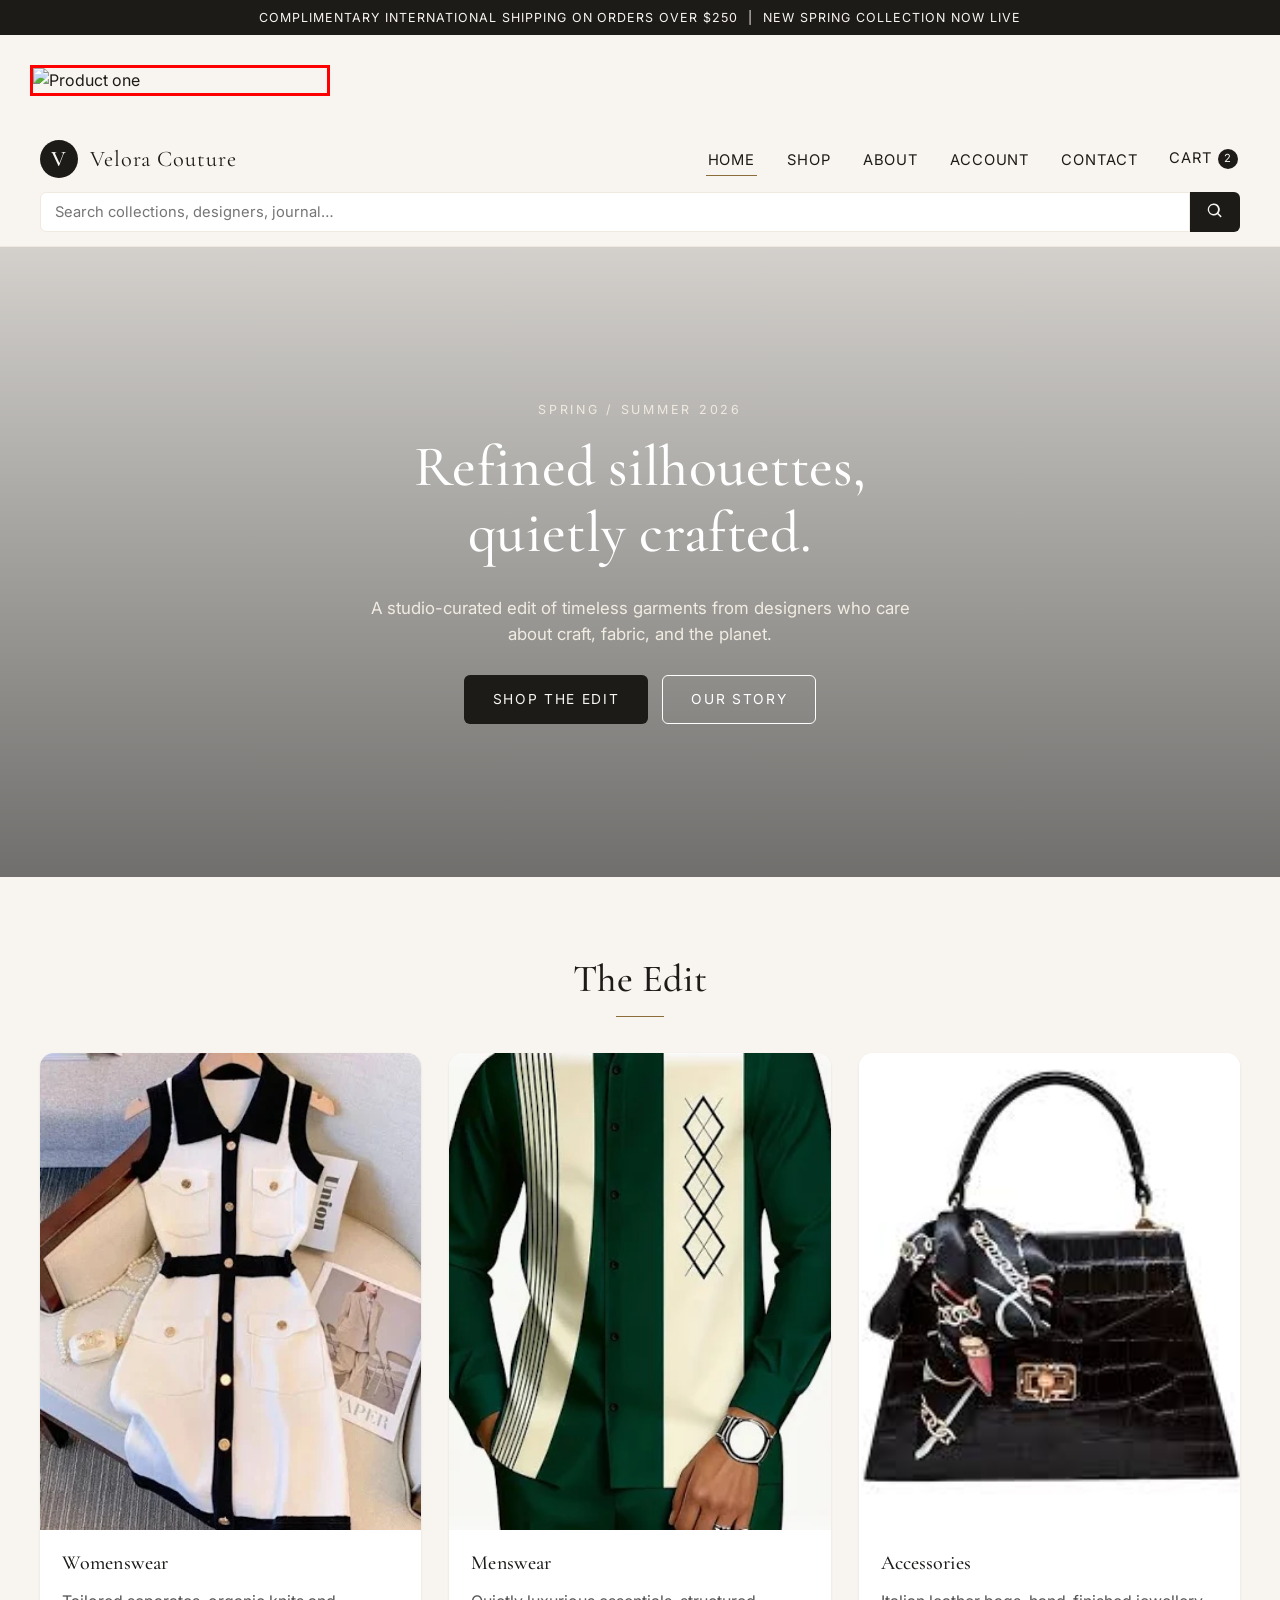
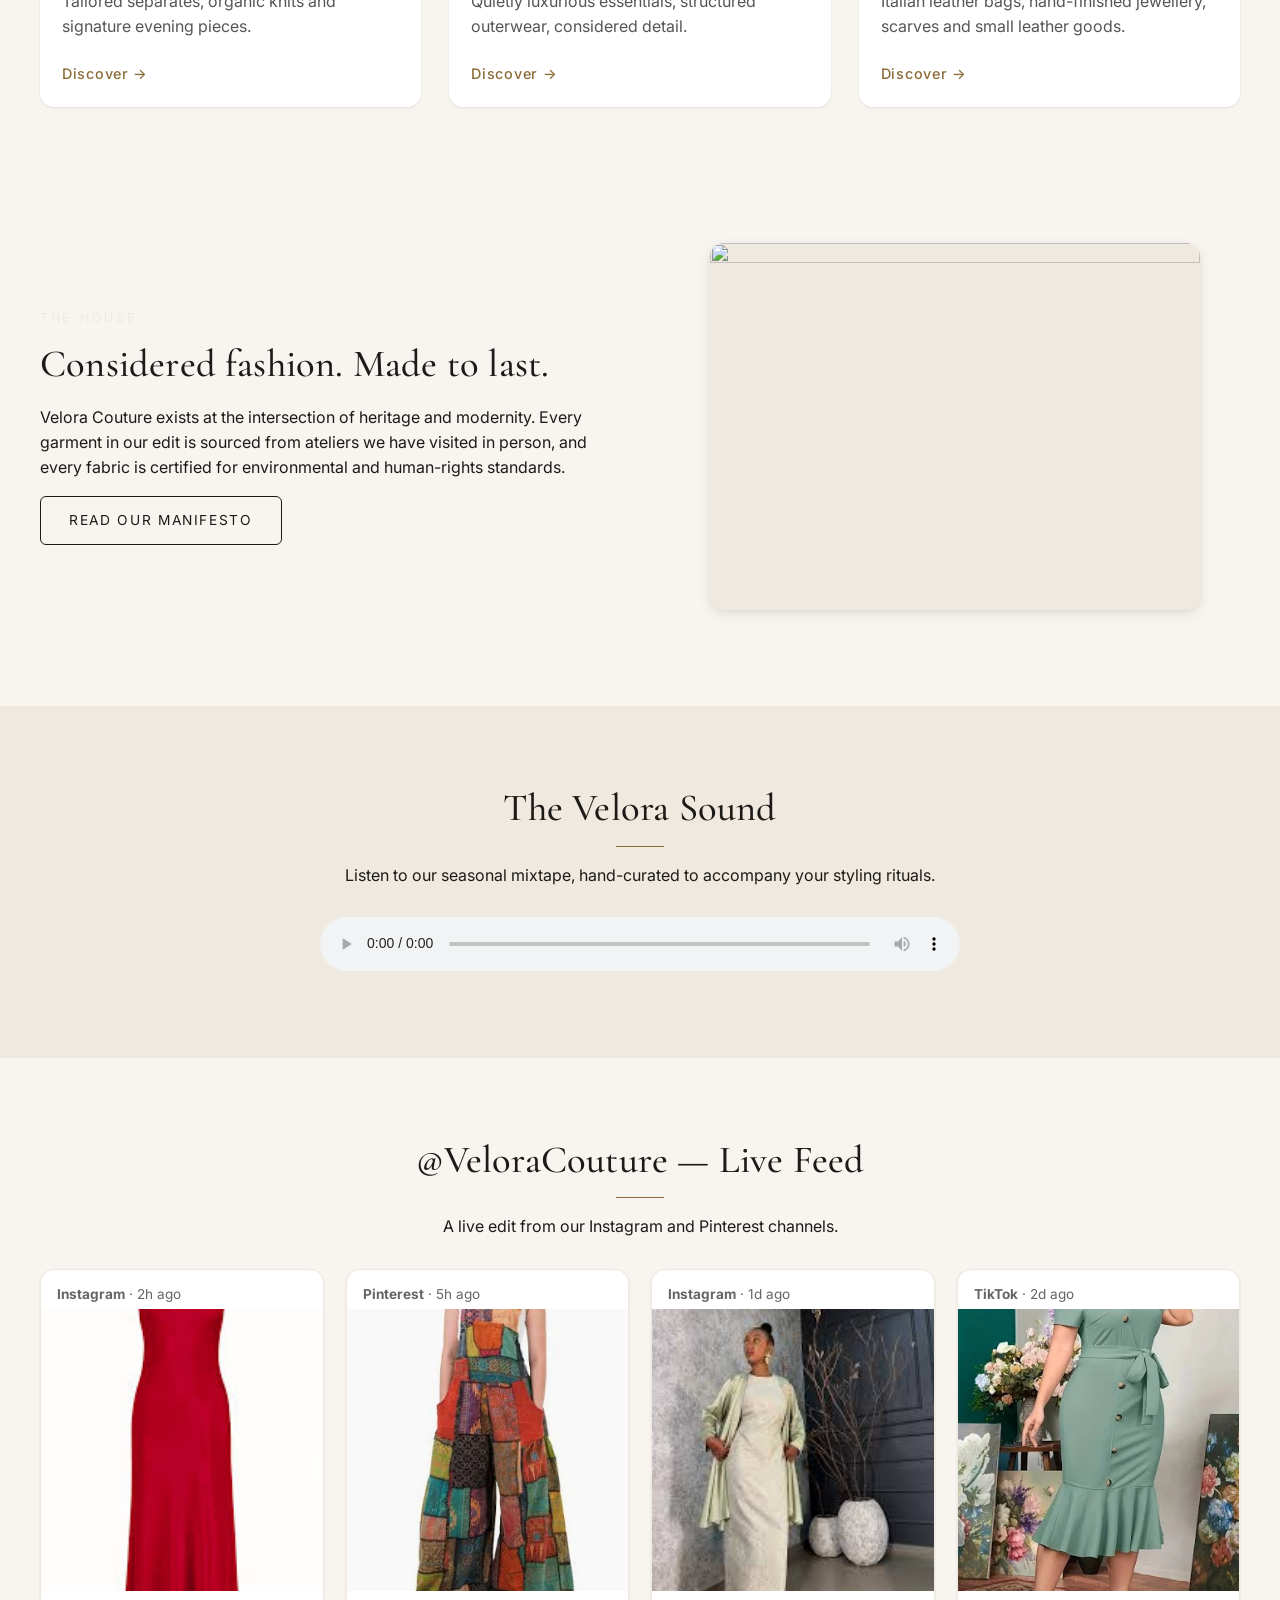
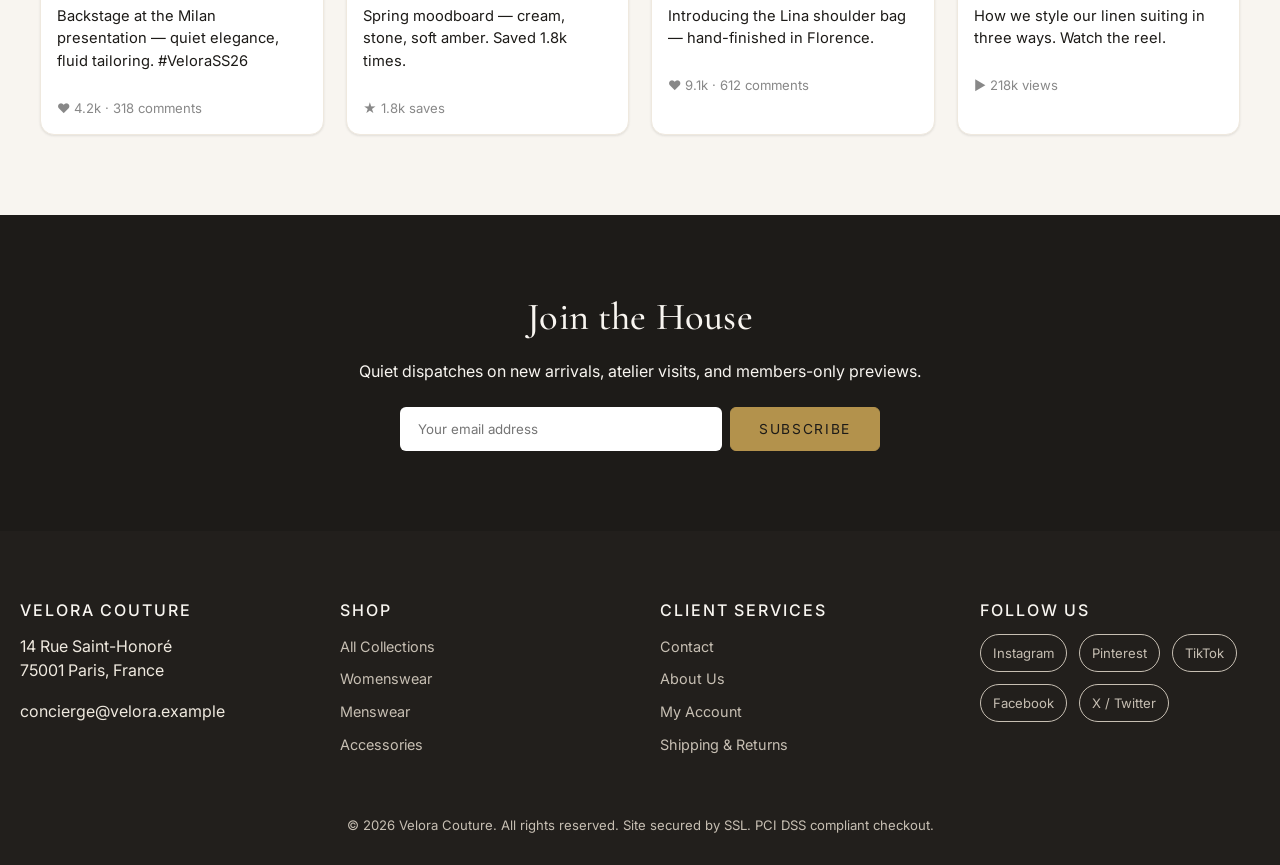
==== index.html @ 5336826a "This Vida commit" ====
<!DOCTYPE html>
<html lang="en">
<head>
    <meta charset="UTF-8">
    <meta name="viewport" content="width=device-width, initial-scale=1.0">
    <meta name="description" content="Velora Couture - Curated luxury fashion. Hand-picked apparel, sustainable design, worldwide delivery.">
    <meta name="keywords" content="luxury fashion, designer clothing, sustainable apparel, online boutique">
    <meta name="author" content="Velora Couture">
    <title>Velora Couture | Curated Luxury Fashion</title>
    <link rel="stylesheet" href="css/style.css">
    <link rel="icon" type="image/svg+xml" href="images/favicon.svg">
    <link rel="preconnect" href="https://fonts.googleapis.com">
    <link href="https://fonts.googleapis.com/css2?family=Cormorant+Garamond:wght@400;500;600;700&family=Inter:wght@300;400;500;600&display=swap" rel="stylesheet">
</head>
<body>
    <!-- Skip link for accessibility -->
    <a href="#main-content" class="skip-link">Skip to main content</a>

    <!-- Announcement bar -->
    <div class="announcement-bar" role="region" aria-label="Promotional announcement">
        <p>Complimentary international shipping on orders over $250 &nbsp;|&nbsp; New Spring Collection Now Live</p>
    </div>
    <img src="./images/images.avif" alt="Product one" style="display:block; width:300px; height:auto; margin:30px; border:3px solid red;">
    <!-- Header -->
    <header class="site-header" role="banner">
        <div class="header-inner">
            <a href="index.html" class="brand" aria-label="Velora Couture home">
                <span class="brand-mark">V</span>
                <span class="brand-name">Velora Couture</span>
            </a>

            <button class="nav-toggle" id="navToggle" aria-expanded="false" aria-controls="primaryNav" aria-label="Open navigation menu">
                <span></span><span></span><span></span>
            </button>

            <nav class="primary-nav" id="primaryNav" role="navigation" aria-label="Primary">
                <ul>
                    <li><a href="index.html" class="active" aria-current="page">Home</a></li>
                    <li><a href="shop.html">Shop</a></li>
                    <li><a href="about.html">About</a></li>
                    <li><a href="account.html">Account</a></li>
                    <li><a href="contact.html">Contact</a></li>
                    <li><a href="cart.html" class="cart-link" aria-label="View cart, 2 items">Cart <span class="cart-count">2</span></a></li>
                </ul>
            </nav>
        </div>

        <!-- Search bar -->
        <div class="search-region" role="search">
            <label for="siteSearch" class="visually-hidden">Search site</label>
            <input type="search" id="siteSearch" placeholder="Search collections, designers, journal&hellip;" aria-label="Search products and articles">
            <button type="button" id="siteSearchBtn" aria-label="Run search">
                <svg viewBox="0 0 24 24" width="18" height="18" aria-hidden="true"><path d="M10 2a8 8 0 105.293 14.293l4.207 4.207 1.414-1.414-4.207-4.207A8 8 0 0010 2zm0 2a6 6 0 110 12 6 6 0 010-12z" fill="currentColor"/></svg>
            </button>
        </div>
    </header>

    <main id="main-content">
        <!-- Hero with background video -->
        <section class="hero" aria-label="Featured collection">
            <video class="hero-video" autoplay muted loop playsinline poster="images/hero-poster.svg" aria-hidden="true">
                <source src="https://cdn.coverr.co/videos/coverr-a-fashion-show-in-paris-1573/1080p.mp4" type="video/mp4">
                <source src="images/hero.webm" type="video/webm">
                Your browser does not support the background video.
            </video>
            <div class="hero-overlay"></div>
            <div class="hero-content">
                <p class="eyebrow">Spring / Summer 2026</p>
                <h1>Refined silhouettes,<br>quietly crafted.</h1>
                <p class="hero-sub">A studio-curated edit of timeless garments from designers who care about craft, fabric, and the planet.</p>
                <div class="hero-cta">
                    <a href="shop.html" class="btn btn-primary">Shop the Edit</a>
                    <a href="about.html" class="btn btn-ghost">Our Story</a>
                </div>
            </div>
        </section>

        <!-- Featured categories -->
        <section class="features" aria-labelledby="featuresHeading">
            <h2 id="featuresHeading" class="section-title">The Edit</h2>
            <div class="feature-grid">
                <article class="feature-card">
                    <figure>
                        <img src="images/shopping.avif" alt="Model wearing tailored ivory blazer over silk slip" loading="lazy">
                    </figure>
                    <h3>Womenswear</h3>
                    <p>Tailored separates, organic knits and signature evening pieces.</p>
                    <a href="shop.html" class="card-link">Discover &rarr;</a>
                </article>
                <article class="feature-card">
                    <figure>
                        <img src="images/men.avif" alt="Model wearing wool overcoat and merino turtleneck" loading="lazy">
                    </figure>
                    <h3>Menswear</h3>
                    <p>Quietly luxurious essentials, structured outerwear, considered detail.</p>
                    <a href="shop.html" class="card-link">Discover &rarr;</a>
                </article>
                <article class="feature-card">
                    <figure>
                        <img src="images/bag.avif" alt="Display of leather accessories on stone surface" loading="lazy">
                    </figure>
                    <h3>Accessories</h3>
                    <p>Italian leather bags, hand-finished jewellery, scarves and small leather goods.</p>
                    <a href="shop.html" class="card-link">Discover &rarr;</a>
                </article>
            </div>
        </section>

        <!-- Editorial / Story strip -->
        <section class="story-strip" aria-labelledby="storyHeading">
            <div class="story-text">
                <p class="eyebrow">The House</p>
                <h2 id="storyHeading">Considered fashion. Made to last.</h2>
                <p>Velora Couture exists at the intersection of heritage and modernity. Every garment in our edit is sourced from ateliers we have visited in person, and every fabric is certified for environmental and human-rights standards.</p>
                <a href="about.html" class="btn btn-ghost">Read our manifesto</a>
            </div>
            <figure class="story-image" aria-hidden="true">
                <img src="images/atelier.svg" alt="" loading="lazy">
            </figure>
        </section>

        <!-- Audio sample - multimedia format #2 (audio) -->
        <section class="audio-feature" aria-labelledby="audioHeading">
            <h2 id="audioHeading" class="section-title">The Velora Sound</h2>
            <p class="centered-text">Listen to our seasonal mixtape, hand-curated to accompany your styling rituals.</p>
            <audio controls preload="metadata" class="audio-player">
                <source src="https://cdn.pixabay.com/audio/2022/10/25/audio_864e7b6d6c.mp3" type="audio/mpeg">
                Your browser does not support the audio element. <a href="https://cdn.pixabay.com/audio/2022/10/25/audio_864e7b6d6c.mp3">Download the track</a>.
            </audio>
        </section>

        <!-- Social newsfeed -->
        <section class="social-feed" aria-labelledby="socialHeading">
            <h2 id="socialHeading" class="section-title">@VeloraCouture &mdash; Live Feed</h2>
            <p class="centered-text">A live edit from our Instagram and Pinterest channels.</p>
            <div class="feed-grid">
                <article class="feed-card">
                    <header><strong>Instagram</strong> &middot; 2h ago</header>
                    <img src="images/silk.avif" alt="Backstage moment at Milan runway show" loading="lazy">
                    <p>Backstage at the Milan presentation &mdash; quiet elegance, fluid tailoring. #VeloraSS26</p>
                    <footer>&#10084; 4.2k &middot; 318 comments</footer>
                </article>
                <article class="feed-card">
                    <header><strong>Pinterest</strong> &middot; 5h ago</header>
                    <img src="images/vis (1).avif" alt="Pinned moodboard of cream and stone fabrics" loading="lazy">
                    <p>Spring moodboard &mdash; cream, stone, soft amber. Saved 1.8k times.</p>
                    <footer>&#9733; 1.8k saves</footer>
                </article>
                <article class="feed-card">
                    <header><strong>Instagram</strong> &middot; 1d ago</header>
                    <img src="images/download.jpg" alt="Editorial photograph of leather handbag" loading="lazy">
                    <p>Introducing the Lina shoulder bag &mdash; hand-finished in Florence.</p>
                    <footer>&#10084; 9.1k &middot; 612 comments</footer>
                </article>
                <article class="feed-card">
                    <header><strong>TikTok</strong> &middot; 2d ago</header>
                    <img src="images/image.avif" alt="Short-form video still of model walking" loading="lazy">
                    <p>How we style our linen suiting in three ways. Watch the reel.</p>
                    <footer>&#9658; 218k views</footer>
                </article>
            </div>
        </section>

        <!-- Newsletter -->
        <section class="newsletter" aria-labelledby="newsletterHeading">
            <h2 id="newsletterHeading">Join the House</h2>
            <p>Quiet dispatches on new arrivals, atelier visits, and members-only previews.</p>
            <form action="#" method="post" class="newsletter-form" novalidate>
                <label for="emailInput" class="visually-hidden">Your email address</label>
                <input type="email" id="emailInput" name="email" placeholder="Your email address" required>
                <button type="submit" class="btn btn-primary">Subscribe</button>
            </form>
        </section>
    </main>

    <!-- Footer -->
    <footer class="site-footer" role="contentinfo">
        <div class="footer-grid">
            <div>
                <h3>Velora Couture</h3>
                <p>14 Rue Saint-Honor&eacute;<br>75001 Paris, France</p>
                <p>concierge@velora.example</p>
            </div>
            <div>
                <h3>Shop</h3>
                <ul>
                    <li><a href="shop.html">All Collections</a></li>
                    <li><a href="shop.html">Womenswear</a></li>
                    <li><a href="shop.html">Menswear</a></li>
                    <li><a href="shop.html">Accessories</a></li>
                </ul>
            </div>
            <div>
                <h3>Client Services</h3>
                <ul>
                    <li><a href="contact.html">Contact</a></li>
                    <li><a href="about.html">About Us</a></li>
                    <li><a href="account.html">My Account</a></li>
                    <li><a href="cart.html">Shipping &amp; Returns</a></li>
                </ul>
            </div>
            <div>
                <h3>Follow Us</h3>
                <ul class="social-row">
                    <li><a href="https://instagram.com" aria-label="Velora on Instagram" rel="noopener" target="_blank">Instagram</a></li>
                    <li><a href="https://pinterest.com" aria-label="Velora on Pinterest" rel="noopener" target="_blank">Pinterest</a></li>
                    <li><a href="https://tiktok.com" aria-label="Velora on TikTok" rel="noopener" target="_blank">TikTok</a></li>
                    <li><a href="https://facebook.com" aria-label="Velora on Facebook" rel="noopener" target="_blank">Facebook</a></li>
                    <li><a href="https://x.com" aria-label="Velora on X" rel="noopener" target="_blank">X / Twitter</a></li>
                </ul>
            </div>
        </div>
        <p class="copyright">&copy; 2026 Velora Couture. All rights reserved. Site secured by SSL. PCI&nbsp;DSS compliant checkout.</p>
    </footer>

    <script src="js/main.js" defer></script>
</body>
</html>
---- css/style.css ----
/* ==========================================================================
   Velora Couture - master stylesheet
   Luxury, editorial aesthetic. Mobile-first, accessible, 1024x768 friendly.
   ========================================================================== */

/* ---------- Reset / base ---------- */
*, *::before, *::after { box-sizing: border-box; }
html, body { margin: 0; padding: 0; }
html { scroll-behavior: smooth; }

:root {
    --ink: #1d1b18;
    --paper: #f8f5f0;
    --cream: #efe9df;
    --stone: #c7bfb3;
    --gold: #b3924c;
    --accent: #8c6d3a;
    --danger: #b44a3c;
    --max: 1240px;
    --serif: 'Cormorant Garamond', 'Times New Roman', serif;
    --sans: 'Inter', -apple-system, BlinkMacSystemFont, 'Segoe UI', Roboto, sans-serif;
    --shadow-sm: 0 1px 3px rgba(0,0,0,0.06), 0 1px 2px rgba(0,0,0,0.04);
    --shadow-md: 0 4px 14px rgba(0,0,0,0.08), 0 2px 6px rgba(0,0,0,0.04);
    --shadow-lg: 0 18px 40px rgba(0,0,0,0.12);
    --radius: 6px;
    --radius-lg: 14px;
    --t: 0.25s ease;
}

body {
    font-family: var(--sans);
    color: var(--ink);
    background: var(--paper);
    line-height: 1.55;
    font-size: 16px;
    -webkit-font-smoothing: antialiased;
}

h1, h2, h3, h4 {
    font-family: var(--serif);
    font-weight: 500;
    letter-spacing: 0.005em;
    line-height: 1.15;
    margin: 0 0 0.5em;
}
h1 { font-size: clamp(2rem, 5vw, 3.6rem); }
h2 { font-size: clamp(1.6rem, 3.4vw, 2.4rem); }
h3 { font-size: 1.25rem; }
p { margin: 0 0 1em; }

a { color: var(--ink); text-decoration: none; transition: color var(--t); }
a:hover, a:focus { color: var(--accent); }
a:focus-visible, button:focus-visible, input:focus-visible, select:focus-visible, textarea:focus-visible {
    outline: 3px solid var(--gold);
    outline-offset: 2px;
}

img { max-width: 100%; height: auto; display: block; }
ul { padding: 0; margin: 0; list-style: none; }

/* ---------- Accessibility helpers ---------- */
.visually-hidden {
    position: absolute !important;
    width: 1px; height: 1px;
    padding: 0; margin: -1px;
    overflow: hidden; clip: rect(0, 0, 0, 0);
    white-space: nowrap; border: 0;
}
.skip-link {
    position: absolute;
    top: -100px; left: 0;
    background: var(--ink); color: var(--paper);
    padding: 12px 18px; z-index: 1000;
    font-weight: 600;
}
.skip-link:focus { top: 0; color: var(--paper); }

/* ---------- Announcement bar ---------- */
.announcement-bar {
    background: var(--ink);
    color: var(--paper);
    text-align: center;
    font-size: 0.78rem;
    letter-spacing: 0.08em;
    text-transform: uppercase;
    padding: 8px 12px;
}
.announcement-bar p { margin: 0; }

/* ---------- Header ---------- */
.site-header {
    background: var(--paper);
    border-bottom: 1px solid var(--cream);
    position: sticky; top: 0; z-index: 100;
}
.header-inner {
    max-width: var(--max);
    margin: 0 auto;
    padding: 14px 20px;
    display: flex;
    align-items: center;
    justify-content: space-between;
    gap: 16px;
}
.brand {
    display: flex; align-items: center; gap: 12px;
    font-family: var(--serif);
    font-size: 1.4rem;
    letter-spacing: 0.04em;
}
.brand-mark {
    display: inline-grid; place-items: center;
    width: 38px; height: 38px;
    background: var(--ink); color: var(--paper);
    font-weight: 600;
    border-radius: 50%;
}

/* Nav toggle */
.nav-toggle {
    display: none;
    background: none; border: 0;
    width: 38px; height: 38px;
    cursor: pointer;
    padding: 0;
}
.nav-toggle span {
    display: block; width: 24px; height: 2px;
    background: var(--ink);
    margin: 6px auto;
    transition: transform var(--t), opacity var(--t);
}

/* Primary nav */
.primary-nav ul {
    display: flex; gap: 28px;
    align-items: center;
}
.primary-nav a {
    font-size: 0.92rem;
    letter-spacing: 0.06em;
    text-transform: uppercase;
    padding: 6px 2px;
    border-bottom: 1px solid transparent;
}
.primary-nav a.active, .primary-nav a:hover, .primary-nav a:focus { border-bottom-color: var(--accent); }
.cart-link { display: inline-flex; align-items: center; gap: 6px; }
.cart-count {
    display: inline-grid; place-items: center;
    background: var(--ink); color: var(--paper);
    border-radius: 999px;
    font-size: 0.7rem;
    min-width: 20px; height: 20px;
    padding: 0 6px;
}

/* Search bar */
.search-region {
    max-width: var(--max);
    margin: 0 auto;
    padding: 0 20px 14px;
    display: flex;
    align-items: stretch;
}
.search-region input[type="search"] {
    flex: 1;
    padding: 10px 14px;
    border: 1px solid var(--cream);
    background: #fff;
    font-family: inherit;
    font-size: 0.92rem;
    border-radius: var(--radius) 0 0 var(--radius);
}
.search-region button {
    background: var(--ink); color: var(--paper);
    border: 0; padding: 0 16px;
    cursor: pointer;
    border-radius: 0 var(--radius) var(--radius) 0;
}

/* ---------- Buttons ---------- */
.btn {
    display: inline-block;
    padding: 13px 28px;
    font-family: var(--sans);
    font-size: 0.86rem;
    letter-spacing: 0.12em;
    text-transform: uppercase;
    text-align: center;
    border: 1px solid transparent;
    border-radius: var(--radius);
    cursor: pointer;
    transition: background var(--t), color var(--t), transform var(--t), box-shadow var(--t);
}
.btn.full { width: 100%; }
.btn-primary { background: var(--ink); color: var(--paper); }
.btn-primary:hover, .btn-primary:focus { background: var(--accent); color: #fff; transform: translateY(-1px); box-shadow: var(--shadow-md); }
.btn-ghost { background: transparent; color: var(--ink); border-color: var(--ink); }
.btn-ghost:hover, .btn-ghost:focus { background: var(--ink); color: var(--paper); }
.link-btn {
    background: none; border: 0; padding: 0;
    color: var(--accent);
    text-decoration: underline;
    font-family: inherit; font-size: 0.85rem;
    cursor: pointer;
}

/* ---------- Hero ---------- */
.hero {
    position: relative;
    min-height: 70vh;
    display: grid; place-items: center;
    overflow: hidden;
    color: #fff;
    text-align: center;
}
.hero-video {
    position: absolute; inset: 0;
    width: 100%; height: 100%;
    object-fit: cover;
    z-index: -2;
}
.hero-overlay {
    position: absolute; inset: 0;
    background: linear-gradient(180deg, rgba(0,0,0,0.15) 0%, rgba(0,0,0,0.55) 100%);
    z-index: -1;
}
.hero-content {
    padding: 60px 24px;
    max-width: 760px;
}
.eyebrow {
    text-transform: uppercase;
    letter-spacing: 0.22em;
    font-size: 0.78rem;
    color: var(--cream);
    margin-bottom: 14px;
}
.hero h1 { color: #fff; font-weight: 500; }
.hero-sub { font-size: 1.05rem; color: #f1ece2; max-width: 540px; margin: 14px auto 28px; }
.hero-cta { display: flex; gap: 14px; justify-content: center; flex-wrap: wrap; }
.hero-cta .btn-ghost { color: #fff; border-color: #fff; }
.hero-cta .btn-ghost:hover { background: #fff; color: var(--ink); }

/* ---------- Sections ---------- */
.section-title {
    text-align: center;
    margin: 0 auto 36px;
    position: relative;
    padding-bottom: 16px;
}
.section-title::after {
    content: '';
    position: absolute; left: 50%; bottom: 0;
    transform: translateX(-50%);
    width: 48px; height: 1px;
    background: var(--accent);
}
.centered-text { text-align: center; max-width: 640px; margin: -20px auto 30px; }

/* ---------- Feature cards ---------- */
.features {
    max-width: var(--max);
    margin: 0 auto;
    padding: 80px 20px;
}
.feature-grid {
    display: grid;
    grid-template-columns: repeat(auto-fit, minmax(280px, 1fr));
    gap: 28px;
}
.feature-card {
    background: #fff;
    border-radius: var(--radius-lg);
    overflow: hidden;
    box-shadow: var(--shadow-sm);
    transition: transform var(--t), box-shadow var(--t);
    display: flex; flex-direction: column;
}
.feature-card figure {
    margin: 0;
    overflow: hidden;
    aspect-ratio: 4/5;
    background: var(--cream);
}
.feature-card figure img {
    width: 100%; height: 100%;
    object-fit: cover;
    transition: transform 0.6s ease;
}
.feature-card:hover { transform: translateY(-4px); box-shadow: var(--shadow-lg); }
.feature-card:hover img { transform: scale(1.05); }
.feature-card h3 { padding: 22px 22px 4px; }
.feature-card p { padding: 0 22px; color: #555; }
.card-link {
    padding: 8px 22px 22px;
    margin-top: auto;
    color: var(--accent);
    font-weight: 500;
    letter-spacing: 0.05em;
    font-size: 0.9rem;
}

/* ---------- Story strip ---------- */
.story-strip {
    max-width: var(--max);
    margin: 40px auto 80px;
    padding: 0 20px;
    display: grid;
    grid-template-columns: 1fr 1fr;
    gap: 60px;
    align-items: center;
}
.story-image img {
    border-radius: var(--radius-lg);
    box-shadow: var(--shadow-md);
    aspect-ratio: 4/3;
    object-fit: cover;
    width: 100%;
    background: var(--cream);
}

/* ---------- Audio feature ---------- */
.audio-feature {
    background: var(--cream);
    padding: 80px 20px;
    text-align: center;
}
.audio-player {
    width: min(640px, 100%);
    margin: 0 auto;
}

/* ---------- Social feed ---------- */
.social-feed {
    max-width: var(--max);
    margin: 80px auto;
    padding: 0 20px;
}
.feed-grid {
    display: grid;
    grid-template-columns: repeat(auto-fit, minmax(240px, 1fr));
    gap: 22px;
}
.feed-card {
    background: #fff;
    border-radius: var(--radius-lg);
    overflow: hidden;
    box-shadow: var(--shadow-sm);
    border: 1px solid var(--cream);
    transition: transform var(--t), box-shadow var(--t);
}
.feed-card:hover { transform: translateY(-3px); box-shadow: var(--shadow-md); }
.feed-card header { padding: 14px 16px 4px; font-size: 0.85rem; color: #666; }
.feed-card img { width: 100%; aspect-ratio: 1/1; object-fit: cover; background: var(--cream); }
.feed-card p { padding: 14px 16px 4px; font-size: 0.92rem; }
.feed-card footer { padding: 6px 16px 16px; font-size: 0.82rem; color: #888; }

/* ---------- Newsletter ---------- */
.newsletter {
    background: var(--ink);
    color: var(--paper);
    text-align: center;
    padding: 80px 20px;
}
.newsletter h2 { color: var(--paper); }
.newsletter-form {
    display: flex; gap: 8px;
    max-width: 480px; margin: 24px auto 0;
    flex-wrap: wrap;
}
.newsletter-form input[type="email"] {
    flex: 1; min-width: 200px;
    padding: 14px 18px;
    border: 0;
    background: #fff;
    border-radius: var(--radius);
    font-family: inherit;
}
.newsletter-form .btn { background: var(--gold); color: var(--ink); border-color: var(--gold); }
.newsletter-form .btn:hover { background: #d4af6a; }

/* ---------- Footer ---------- */
.site-footer {
    background: #221f1c;
    color: var(--cream);
    padding: 70px 20px 30px;
}
.footer-grid {
    max-width: var(--max);
    margin: 0 auto;
    display: grid;
    grid-template-columns: repeat(auto-fit, minmax(180px, 1fr));
    gap: 40px;
}
.site-footer h3 {
    color: var(--paper);
    font-size: 1rem;
    text-transform: uppercase;
    letter-spacing: 0.12em;
    margin-bottom: 14px;
    font-family: var(--sans);
}
.site-footer a { color: var(--stone); font-size: 0.9rem; }
.site-footer a:hover { color: var(--paper); }
.site-footer li { margin-bottom: 8px; }
.social-row { display: flex; flex-wrap: wrap; gap: 12px; }
.social-row li { margin: 0; }
.social-row a {
    display: inline-block;
    padding: 8px 12px;
    border: 1px solid var(--stone);
    border-radius: 999px;
    font-size: 0.82rem;
    transition: background var(--t), color var(--t);
}
.social-row a:hover { background: var(--paper); color: var(--ink); }
.copyright {
    text-align: center;
    margin: 50px 0 0;
    font-size: 0.82rem;
    color: var(--stone);
}

/* ---------- Page banner ---------- */
.page-banner {
    background: linear-gradient(180deg, var(--cream) 0%, var(--paper) 100%);
    text-align: center;
    padding: 80px 20px 50px;
}

/* ---------- Shop ---------- */
.shop-toolbar {
    max-width: var(--max); margin: 0 auto;
    padding: 30px 20px;
    display: flex; justify-content: space-between;
    align-items: center;
    flex-wrap: wrap; gap: 16px;
    border-bottom: 1px solid var(--cream);
}
.filters { display: flex; gap: 8px; flex-wrap: wrap; }
.chip {
    border: 1px solid var(--stone);
    background: transparent;
    color: var(--ink);
    padding: 8px 16px;
    border-radius: 999px;
    cursor: pointer;
    font-family: inherit;
    font-size: 0.86rem;
    transition: background var(--t), color var(--t);
}
.chip:hover { border-color: var(--accent); }
.chip.active { background: var(--ink); color: var(--paper); border-color: var(--ink); }
.page-search input[type="search"], .page-search-wrap input[type="search"] {
    padding: 10px 14px;
    border: 1px solid var(--cream);
    border-radius: var(--radius);
    font-family: inherit;
    background: #fff;
    min-width: 240px;
}
.page-search-wrap {
    max-width: var(--max); margin: 0 auto;
    padding: 20px;
    display: flex; justify-content: center;
}

.product-grid {
    max-width: var(--max);
    margin: 30px auto 80px;
    padding: 0 20px;
    display: grid;
    grid-template-columns: repeat(auto-fill, minmax(220px, 1fr));
    gap: 30px;
}
.product-card {
    background: #fff;
    border-radius: var(--radius-lg);
    overflow: hidden;
    box-shadow: var(--shadow-sm);
    transition: transform var(--t), box-shadow var(--t);
}
.product-card:hover { transform: translateY(-3px); box-shadow: var(--shadow-md); }
.product-card .product-media {
    display: block; aspect-ratio: 4/5; overflow: hidden; background: var(--cream);
}
.product-card .product-media img { width: 100%; height: 100%; object-fit: cover; transition: transform 0.5s ease; }
.product-card:hover .product-media img { transform: scale(1.04); }
.product-card h3 { padding: 16px 16px 4px; font-size: 1.05rem; }
.product-card .designer { padding: 0 16px; color: #777; font-size: 0.85rem; margin: 0; }
.product-card .price { padding: 6px 16px 16px; font-weight: 500; }
.no-results {
    text-align: center;
    padding: 40px 20px 80px;
    color: var(--accent);
    font-style: italic;
}

/* ---------- Manifesto / About ---------- */
.manifesto {
    max-width: 780px;
    margin: 30px auto 60px;
    padding: 0 20px;
}
.manifesto article { padding: 20px 0; border-bottom: 1px solid var(--cream); }
.manifesto article:last-child { border-bottom: 0; }
.values-grid {
    background: var(--cream);
    padding: 70px 20px;
}
.values {
    max-width: var(--max); margin: 0 auto;
    display: grid;
    grid-template-columns: repeat(auto-fit, minmax(200px, 1fr));
    gap: 24px;
}
.value-card {
    background: #fff;
    padding: 30px 24px;
    border-radius: var(--radius-lg);
    text-align: center;
    box-shadow: var(--shadow-sm);
    transition: transform var(--t);
}
.value-card:hover { transform: translateY(-4px); box-shadow: var(--shadow-md); }

/* ---------- Contact ---------- */
.contact-layout {
    max-width: var(--max); margin: 30px auto 80px;
    padding: 0 20px;
    display: grid;
    grid-template-columns: 1.4fr 1fr;
    gap: 50px;
}
.contact-form-wrap, .contact-aside {
    background: #fff;
    padding: 36px;
    border-radius: var(--radius-lg);
    box-shadow: var(--shadow-sm);
}
.field { margin-bottom: 18px; }
.field label { display: block; margin-bottom: 6px; font-size: 0.88rem; font-weight: 500; }
.field input, .field select, .field textarea {
    width: 100%;
    padding: 12px 14px;
    border: 1px solid var(--cream);
    border-radius: var(--radius);
    font-family: inherit; font-size: 0.95rem;
    background: var(--paper);
}
.field input:focus, .field select:focus, .field textarea:focus {
    background: #fff;
    border-color: var(--accent);
}

/* ---------- Cart ---------- */
.cart-layout {
    max-width: var(--max);
    margin: 30px auto 80px;
    padding: 0 20px;
    display: grid;
    grid-template-columns: 1.5fr 1fr;
    gap: 40px;
}
.cart-row {
    display: grid;
    grid-template-columns: 100px 1fr auto;
    gap: 18px;
    padding: 22px 0;
    border-bottom: 1px solid var(--cream);
    align-items: center;
}
.cart-row img { width: 100px; height: 120px; object-fit: cover; border-radius: var(--radius); background: var(--cream); }
.row-price { font-weight: 600; margin: 6px 0 0; }
.row-qty input[type="number"] {
    width: 60px; padding: 8px;
    border: 1px solid var(--cream); border-radius: var(--radius);
    text-align: center; font-family: inherit;
}
.cart-summary {
    background: #fff;
    padding: 30px;
    border-radius: var(--radius-lg);
    box-shadow: var(--shadow-sm);
    height: fit-content;
    position: sticky; top: 130px;
}
.cart-summary dl {
    display: grid; grid-template-columns: 1fr auto;
    gap: 12px 20px;
    margin: 16px 0 24px;
}
.cart-summary dt, .cart-summary dd { margin: 0; }
.cart-summary .total { font-weight: 600; font-size: 1.15rem; padding-top: 12px; border-top: 1px solid var(--cream); }
.secure-note {
    display: flex; align-items: center; gap: 8px;
    margin-top: 18px;
    font-size: 0.82rem; color: #666;
}
.payment-badges {
    margin-top: 14px;
    display: flex; gap: 8px; flex-wrap: wrap;
}
.payment-badges span {
    border: 1px solid var(--cream);
    padding: 4px 10px;
    border-radius: var(--radius);
    font-size: 0.78rem;
    color: #555;
}

/* ---------- Auth ---------- */
.auth-layout {
    max-width: 1000px;
    margin: 30px auto;
    padding: 0 20px;
    display: grid;
    grid-template-columns: 1fr 1fr;
    gap: 30px;
}
.auth-card {
    background: #fff;
    padding: 36px;
    border-radius: var(--radius-lg);
    box-shadow: var(--shadow-sm);
}
.field-row { display: flex; justify-content: space-between; align-items: center; margin: 4px 0 18px; font-size: 0.86rem; }
.checkbox { display: inline-flex; align-items: center; gap: 8px; font-size: 0.88rem; }
.muted { color: #777; font-size: 0.85rem; }
.benefits { max-width: var(--max); margin: 30px auto 80px; padding: 0 20px; }
.benefit-list {
    max-width: 700px; margin: 0 auto;
    list-style: disc; padding-left: 24px;
}
.benefit-list li { padding: 8px 0; }

/* ==========================================================================
   Responsive — required media rule for navigation
   On large screens nav is horizontal; on small screens it collapses to a vertical drawer.
   ========================================================================== */
@media (max-width: 860px) {
    .nav-toggle { display: block; }

    .primary-nav {
        position: absolute;
        top: 100%; left: 0; right: 0;
        background: var(--paper);
        border-bottom: 1px solid var(--cream);
        max-height: 0; overflow: hidden;
        transition: max-height 0.35s ease;
        box-shadow: var(--shadow-md);
    }
    .primary-nav.open { max-height: 600px; }
    .primary-nav ul {
        flex-direction: column;
        align-items: stretch;
        gap: 0;
        padding: 8px 0;
    }
    .primary-nav li { border-bottom: 1px solid var(--cream); }
    .primary-nav li:last-child { border-bottom: 0; }
    .primary-nav a {
        display: block;
        padding: 14px 24px;
        font-size: 0.92rem;
    }

    .story-strip { grid-template-columns: 1fr; gap: 30px; }
    .contact-layout, .cart-layout, .auth-layout {
        grid-template-columns: 1fr;
    }
    .shop-toolbar { flex-direction: column; align-items: stretch; }
    .cart-summary { position: static; }
}

@media (max-width: 560px) {
    .header-inner { padding: 12px 16px; }
    .brand-name { display: none; }
    .hero { min-height: 60vh; }
    .hero-cta { flex-direction: column; align-items: stretch; }
    .feature-grid, .feed-grid, .product-grid { grid-template-columns: 1fr 1fr; }
    .product-grid { gap: 16px; }
    .cart-row { grid-template-columns: 80px 1fr; }
    .cart-row .row-qty { grid-column: 2; }
}

@media (max-width: 380px) {
    .feature-grid, .feed-grid, .product-grid { grid-template-columns: 1fr; }
}

/* ---------- Reduced motion ---------- */
@media (prefers-reduced-motion: reduce) {
    *, *::before, *::after {
        animation-duration: 0.01ms !important;
        transition-duration: 0.01ms !important;
        scroll-behavior: auto !important;
    }
    .hero-video { display: none; }
}

/* ---------- High contrast / forced colors ---------- */
@media (prefers-contrast: more) {
    body { background: #fff; color: #000; }
    .btn-primary { background: #000; color: #fff; }
    .feature-card, .product-card, .feed-card { border: 1px solid #000; }
}

/* ---------- Print ---------- */
@media print {
    .site-header, .site-footer, .hero-video, .nav-toggle, .announcement-bar { display: none; }
    body { background: #fff; color: #000; }
}
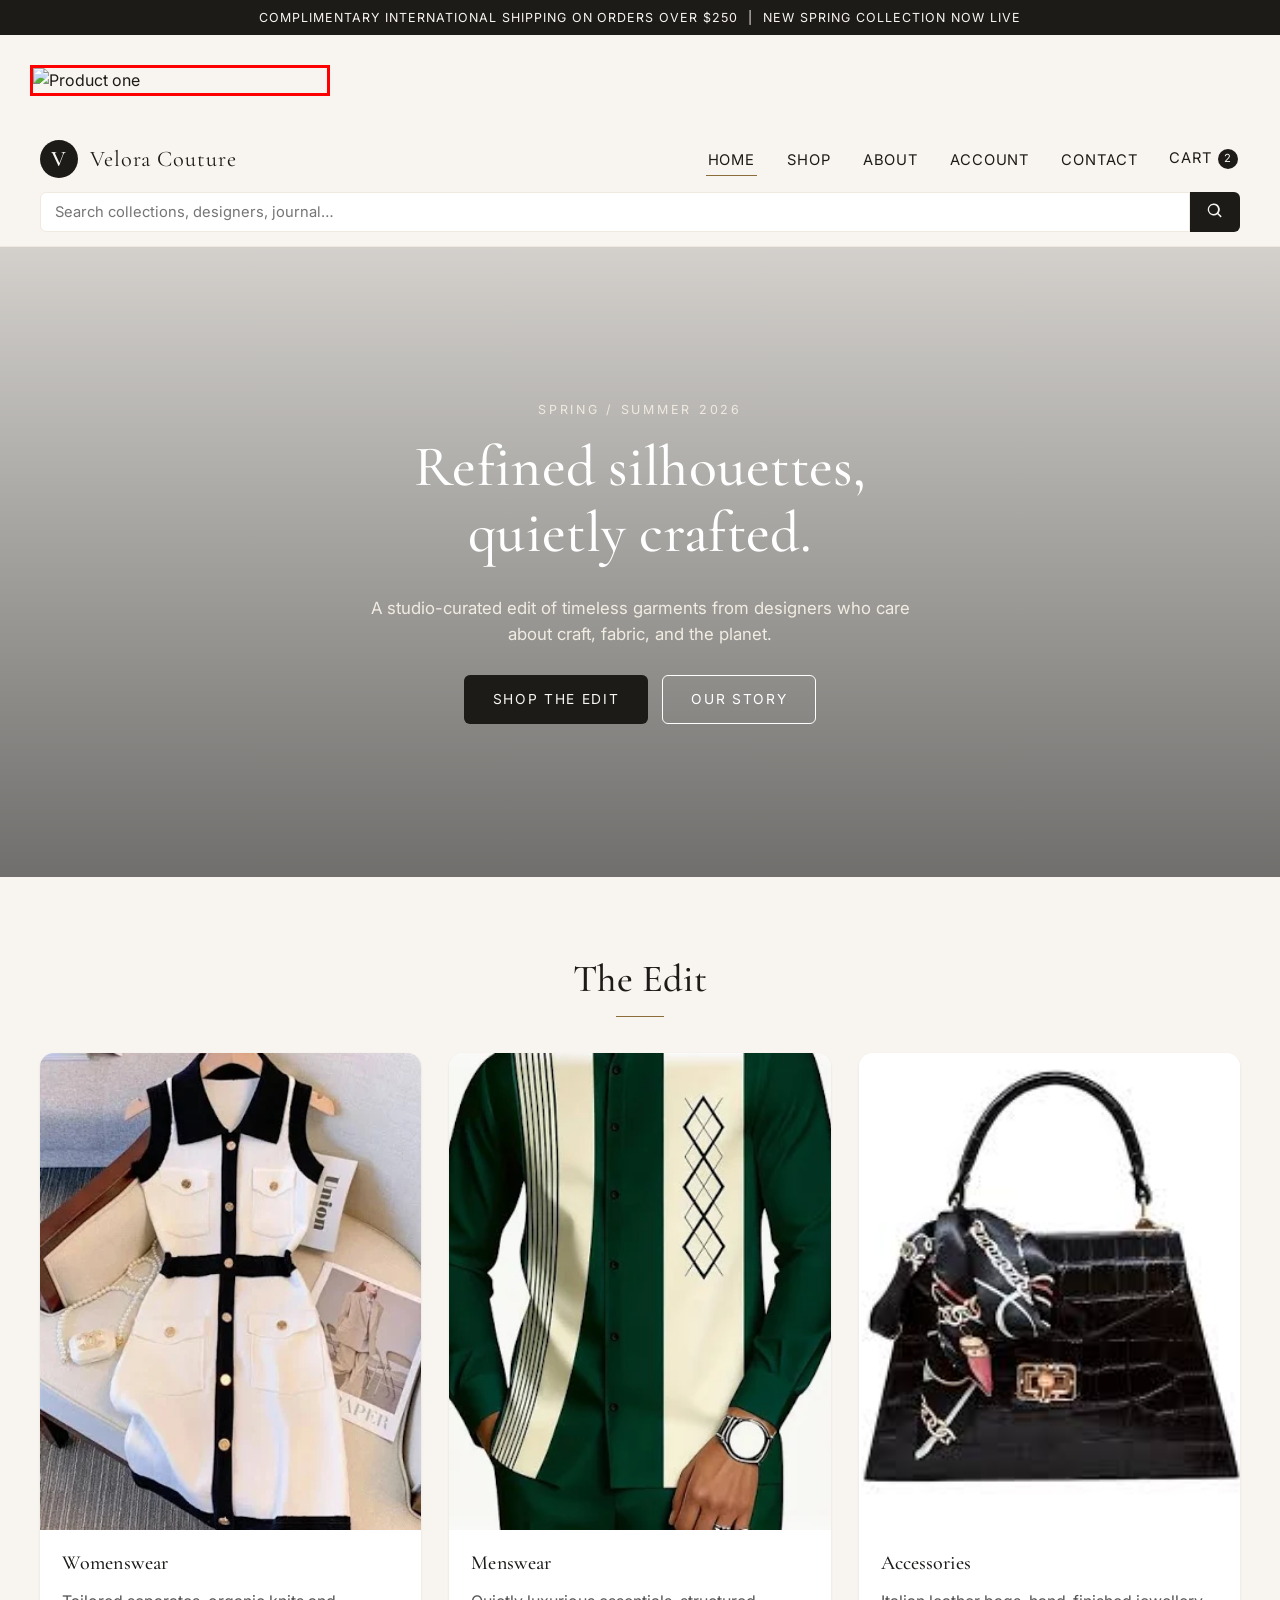
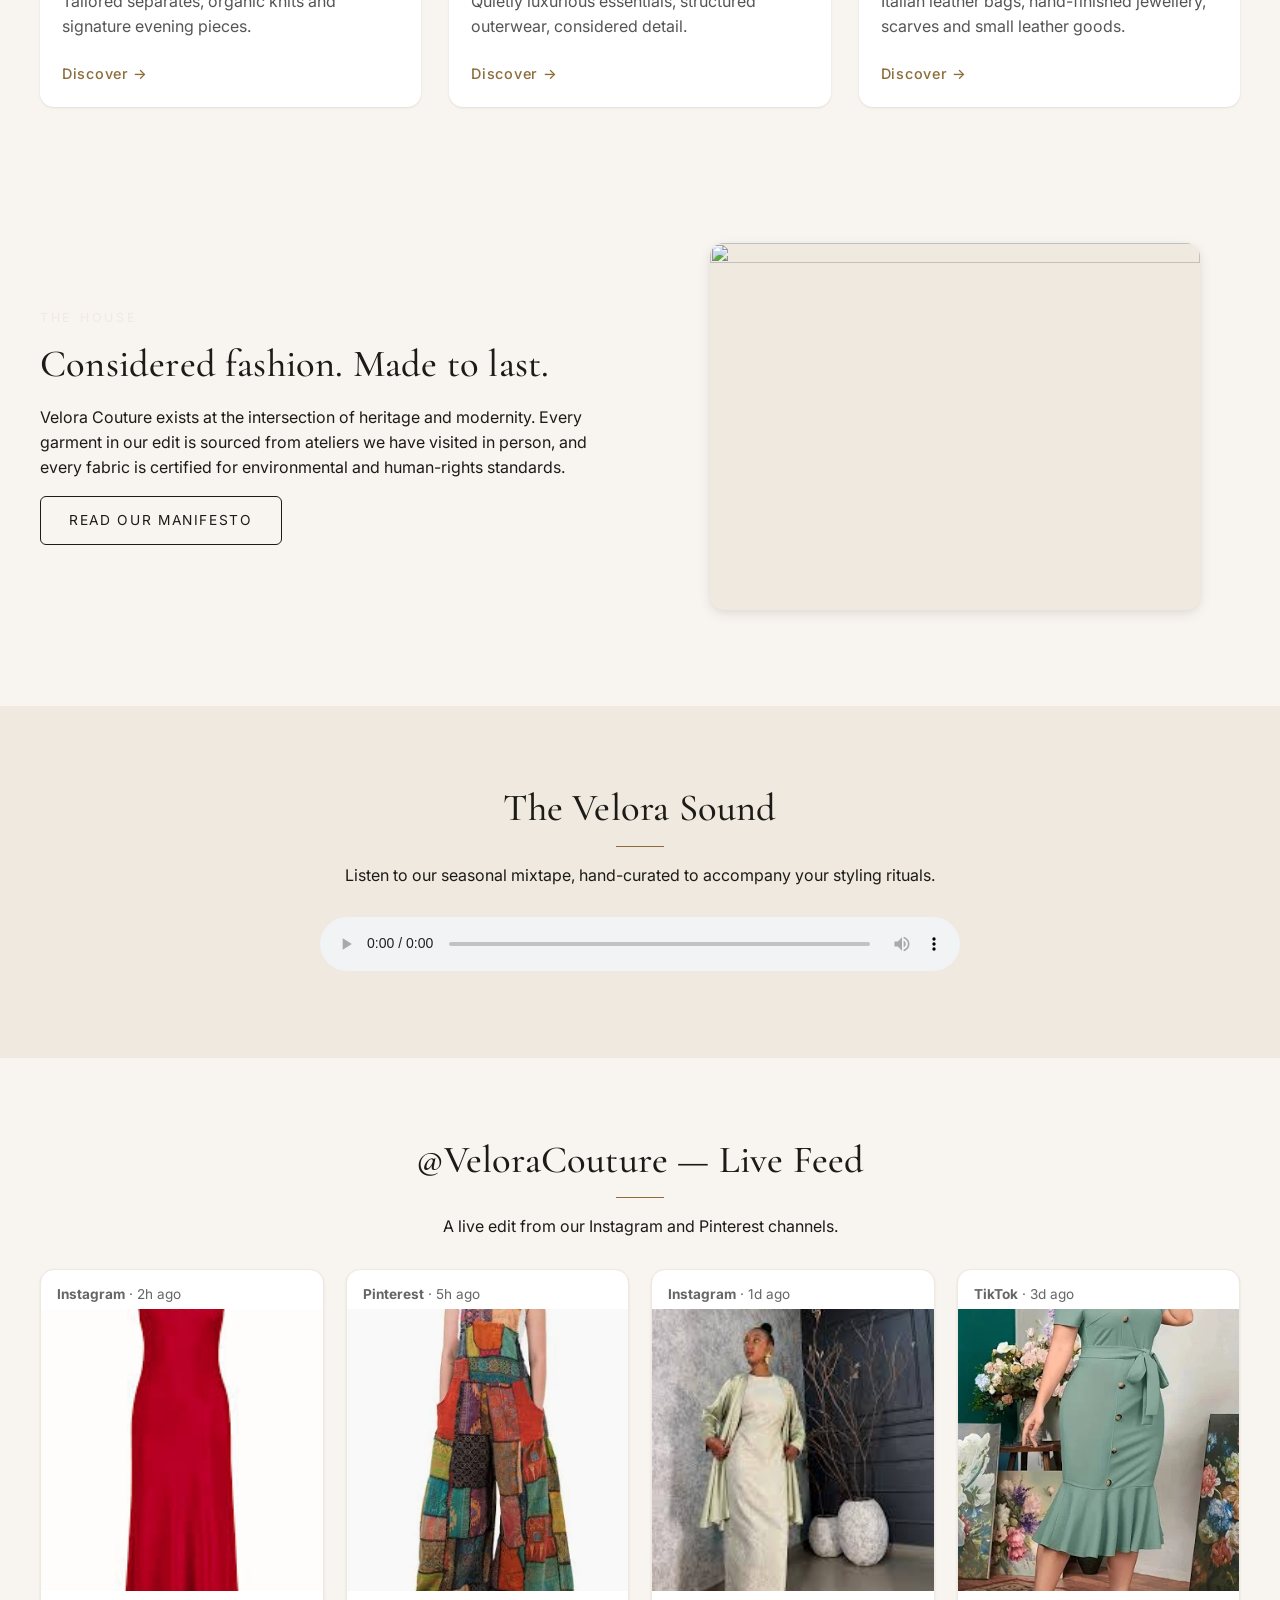
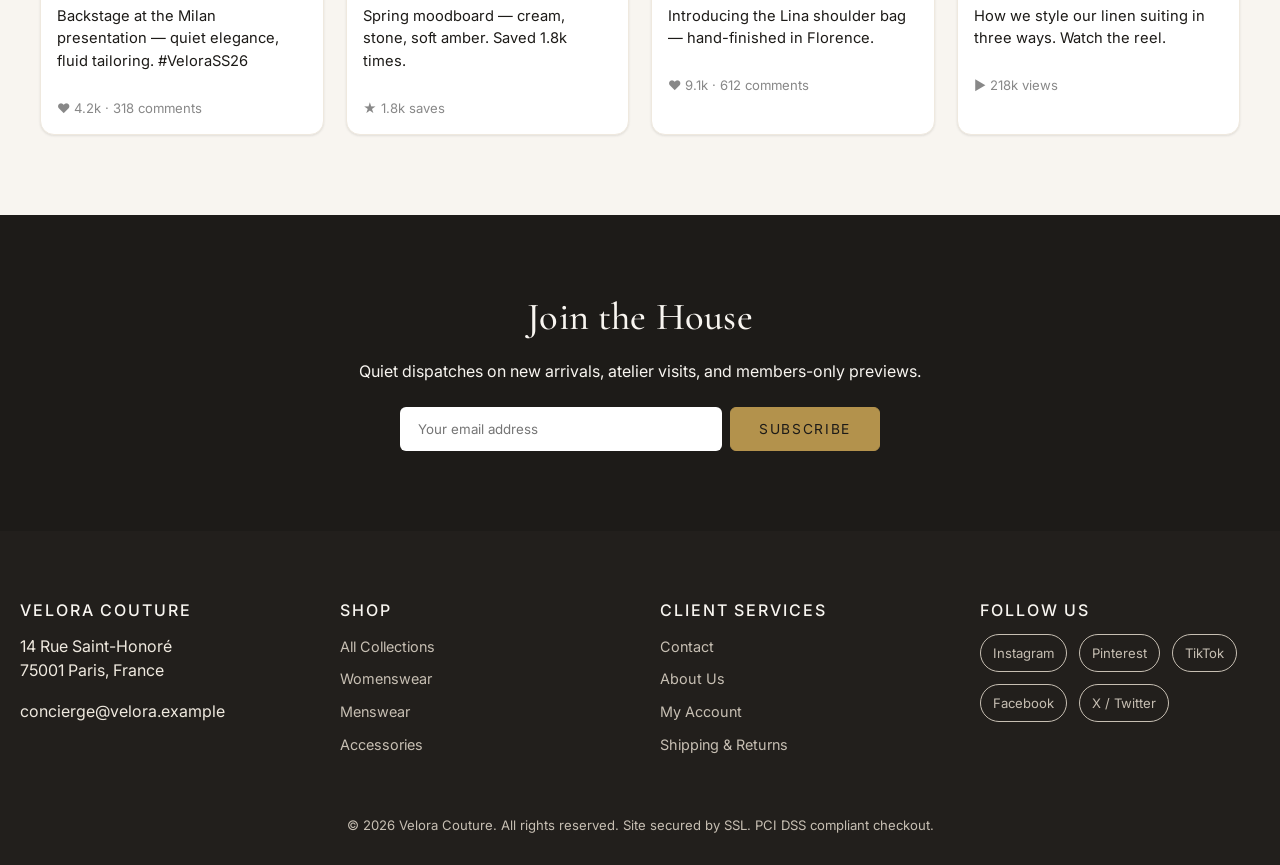
==== commit 94d0018e: "Changing from 2d to 3d" ====
--- a/index.html
+++ b/index.html
@@ -153,7 +153,7 @@
                     <footer>&#10084; 9.1k &middot; 612 comments</footer>
                 </article>
                 <article class="feed-card">
-                    <header><strong>TikTok</strong> &middot; 2d ago</header>
+                    <header><strong>TikTok</strong> &middot; 3d ago</header>
                     <img src="images/image.avif" alt="Short-form video still of model walking" loading="lazy">
                     <p>How we style our linen suiting in three ways. Watch the reel.</p>
                     <footer>&#9658; 218k views</footer>
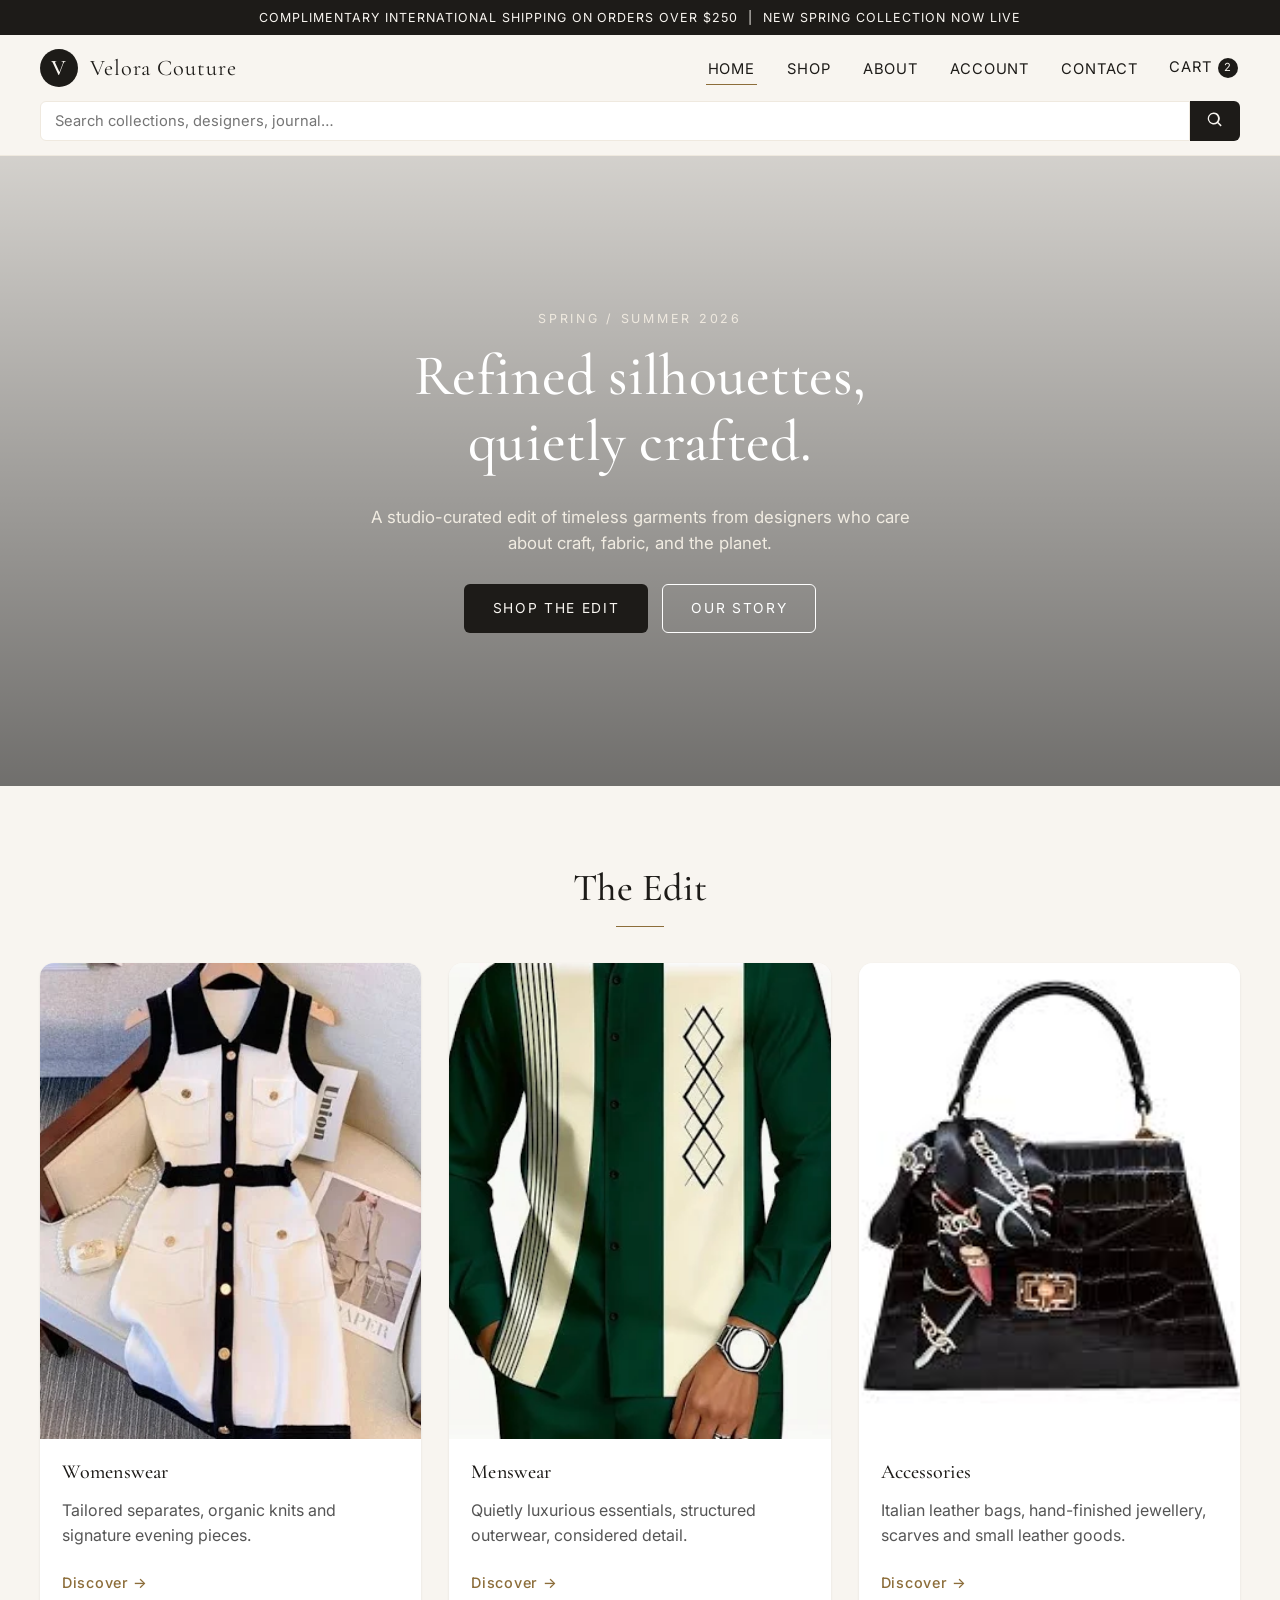
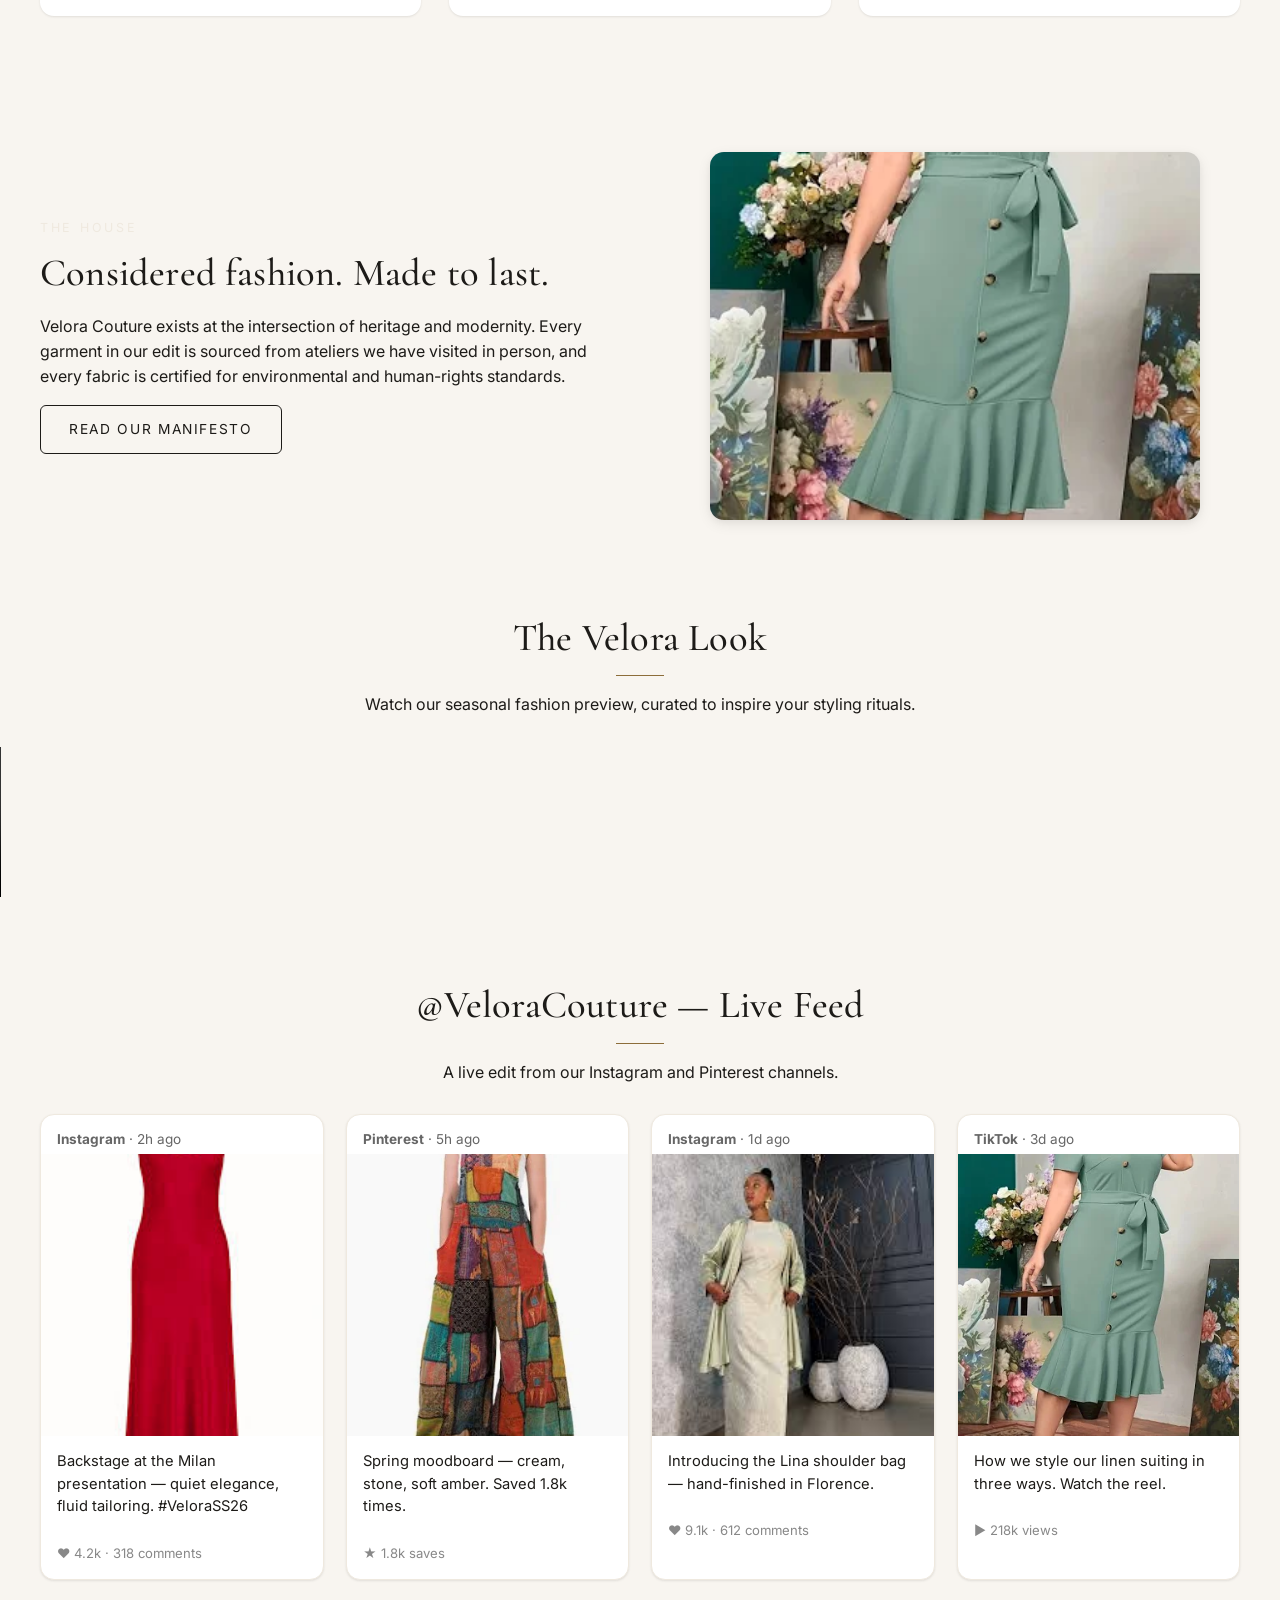
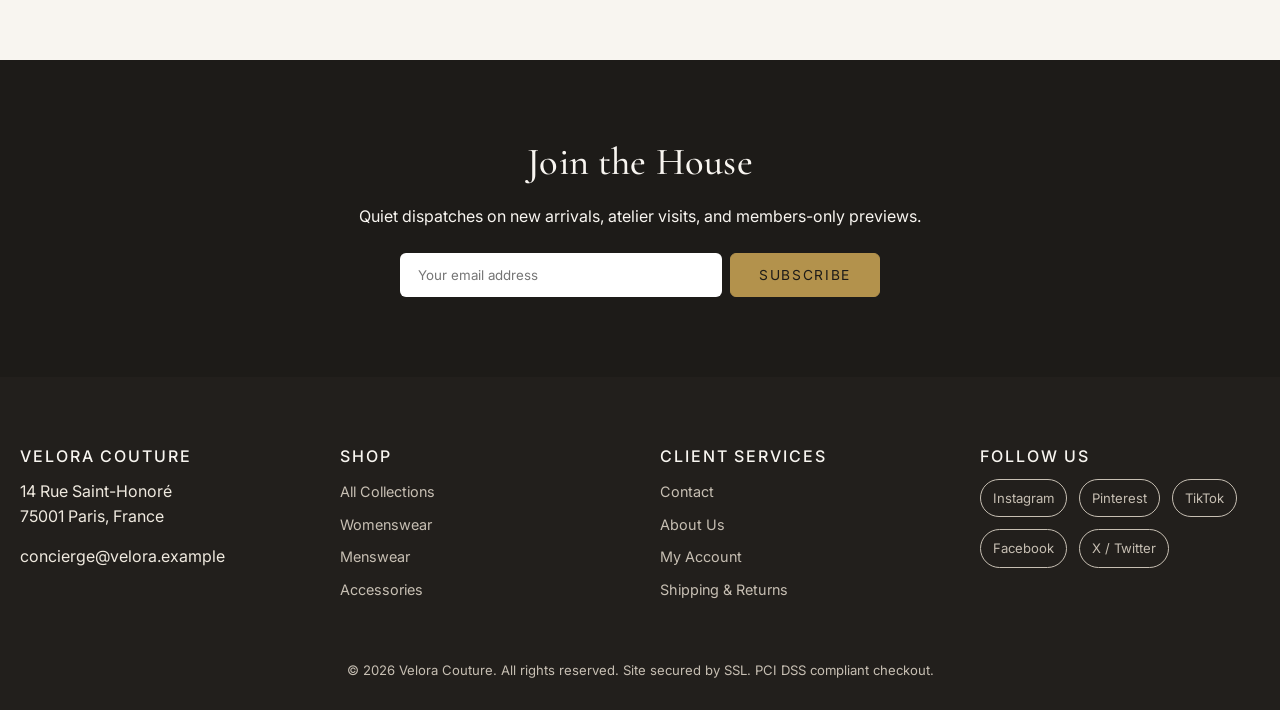
==== commit 6fea5add: "Fix mobile menu and background video" ====
--- a/index.html
+++ b/index.html
@@ -20,7 +20,6 @@
     <div class="announcement-bar" role="region" aria-label="Promotional announcement">
         <p>Complimentary international shipping on orders over $250 &nbsp;|&nbsp; New Spring Collection Now Live</p>
     </div>
-    <img src="./images/images.avif" alt="Product one" style="display:block; width:300px; height:auto; margin:30px; border:3px solid red;">
     <!-- Header -->
     <header class="site-header" role="banner">
         <div class="header-inner">
@@ -59,7 +58,7 @@
         <!-- Hero with background video -->
         <section class="hero" aria-label="Featured collection">
             <video class="hero-video" autoplay muted loop playsinline poster="images/hero-poster.svg" aria-hidden="true">
-                <source src="https://cdn.coverr.co/videos/coverr-a-fashion-show-in-paris-1573/1080p.mp4" type="video/mp4">
+                <source src="images/video.mp4" type="video/mp4">
                 <source src="images/hero.webm" type="video/webm">
                 Your browser does not support the background video.
             </video>
@@ -115,19 +114,23 @@
                 <a href="about.html" class="btn btn-ghost">Read our manifesto</a>
             </div>
             <figure class="story-image" aria-hidden="true">
-                <img src="images/atelier.svg" alt="" loading="lazy">
+                <img src="images/image.avif" alt="" loading="lazy">
             </figure>
         </section>
 
-        <!-- Audio sample - multimedia format #2 (audio) -->
-        <section class="audio-feature" aria-labelledby="audioHeading">
-            <h2 id="audioHeading" class="section-title">The Velora Sound</h2>
-            <p class="centered-text">Listen to our seasonal mixtape, hand-curated to accompany your styling rituals.</p>
-            <audio controls preload="metadata" class="audio-player">
-                <source src="https://cdn.pixabay.com/audio/2022/10/25/audio_864e7b6d6c.mp3" type="audio/mpeg">
-                Your browser does not support the audio element. <a href="https://cdn.pixabay.com/audio/2022/10/25/audio_864e7b6d6c.mp3">Download the track</a>.
-            </audio>
-        </section>
+      <!-- Video sample - multimedia format #2 (video) -->
+<section class="video-feature" aria-labelledby="videoHeading">
+    <h2 id="videoHeading" class="section-title">The Velora Look</h2>
+    <p class="centered-text">
+        Watch our seasonal fashion preview, curated to inspire your styling rituals.
+    </p>
+
+    <video controls autoplay muted loop preload="metadata" class="video-player">
+        <source src="images/video.mp4" type="video/mp4">
+        Your browser does not support the video element.
+        <a href="images/video.mp4">Download the video</a>.
+    </video>
+</section>
 
         <!-- Social newsfeed -->
         <section class="social-feed" aria-labelledby="socialHeading">
